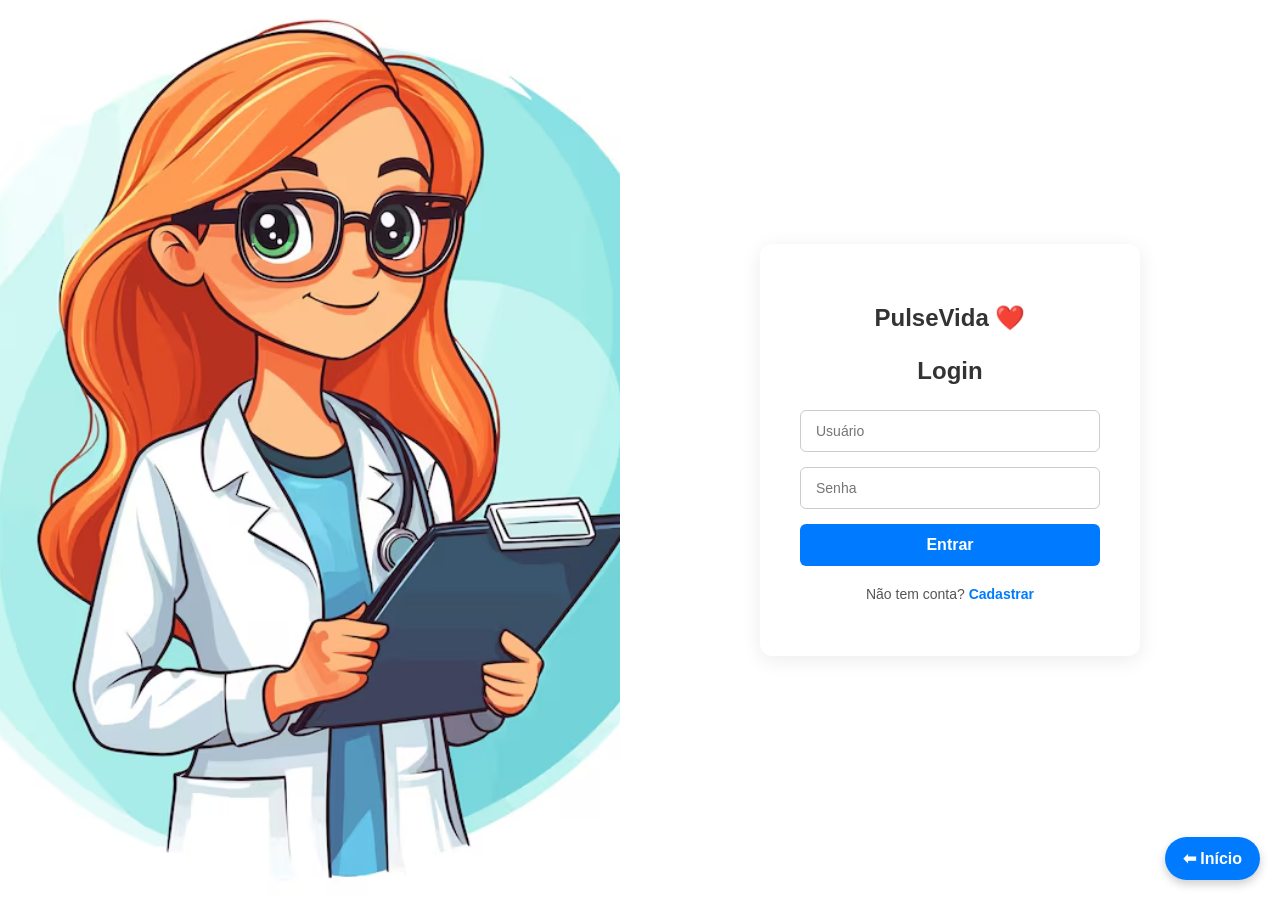
==== pulse_vida tarefa 5/pulse_vida tarefa 5/login.html @ 5651077f "Alteração no pulse vida 5 2" ====
<!DOCTYPE html>
<html lang="pt-BR">
<head>
  <meta charset="UTF-8">
  <meta name="viewport" content="width=device-width, initial-scale=1.0">
  <link rel="stylesheet" href="Css/login.css">
  <title>PulseVida - Login</title>
</head>
<body>

  <!-- Lado esquerdo com a imagem da médica -->
  <div class="imagem-lateral"></div>

  <!-- Lado direito com o formulário de login -->
  <div class="login-wrapper">
    <div class="login-container">
      <div class="logo-container">
        <h2>PulseVida ❤️</h2>
      </div>

      <h2>Login</h2>

      <form id="formLogin">
        <input type="text" id="loginUsuario" placeholder="Usuário" required>
        <input type="password" id="loginSenha" placeholder="Senha" required>
        <button type="submit">Entrar</button>
      </form>

      <p class="cadastro-link">
        Não tem conta? <a href="tela_cadastro.html">Cadastrar</a>
      </p>
    </div>
  </div>

  <!-- Botão Flutuante no Canto Inferior Direito para Retornar à Página Principal -->
  <a href="index.html" style="position: fixed; bottom: 20px; right: 20px; background-color: #007bff; color: white; padding: 12px 18px; border-radius: 30px; text-decoration: none; font-weight: bold; box-shadow: 0 4px 10px rgba(0,0,0,0.2); z-index: 1000; display: flex; align-items: center; gap: 8px; font-family: Arial, sans-serif;">
    ⬅ Início
  </a>

<script>
document.getElementById("formLogin").addEventListener("submit", function(e) {
  e.preventDefault();

  const usuarioDigitado = document.getElementById("loginUsuario").value.trim();
  const senhaDigitada = document.getElementById("loginSenha").value.trim();

  const usuariosCadastrados = JSON.parse(localStorage.getItem("usuariosCadastrados")) || [];

  const usuarioEncontrado = usuariosCadastrados.find(user => 
    user.usuario === usuarioDigitado && user.senha === senhaDigitada
  );

  if (usuarioEncontrado) {
    localStorage.setItem("logado", "true");
    localStorage.setItem("usuarioAtivo", usuarioEncontrado.usuario);
    
    alert("Login realizado com sucesso!");
    window.location.href = "aba_c.html";
  } else {
    alert("Usuário ou senha incorretos, ou conta não cadastrada!");
  }
});
</script>

</body>
</html>
---- pulse_vida tarefa 5/pulse_vida tarefa 5/Css/login.css ----
/* ===== LAYOUT GERAL DA TELA DE LOGIN ===== */
body {
  margin: 0;
  height: 100vh;
  display: flex;
  background-color: #f4f7f6;
  font-family: Arial, sans-serif;
  overflow: hidden;
}

/* ===== LADO ESQUERDO: IMAGEM DE FUNDO/ILUSTRAÇÃO ===== */
.imagem-lateral {
  flex: 1; /* Ocupa metade da tela (ou o espaço necessário) */
  background-image: url('../imagens/doutora1.avif'); /* Ajuste o caminho se necessário */
  background-size: cover;
  background-position: center;
  background-repeat: no-repeat;
}

/* ===== LADO DIREITO: FORMULÁRIO DE LOGIN ===== */
.login-wrapper {
  flex: 1;
  display: flex;
  justify-content: center;
  align-items: center;
  background-color: #ffffff;
  padding: 20px;
}

/* Caixa do formulário */
.login-container {
  background: #ffffff;
  padding: 40px;
  border-radius: 12px;
  box-shadow: 0 4px 20px rgba(0, 0, 0, 0.08);
  width: 100%;
  max-width: 380px;
  box-sizing: border-box;
  text-align: center;
}

.logo-container h2 {
  color: #d9534f;
  margin-bottom: 5px;
}

.login-container h2 {
  color: #333;
  margin-bottom: 25px;
  font-size: 24px;
}

.login-container input {
  width: 100%;
  padding: 12px 15px;
  margin-bottom: 15px;
  border: 1px solid #ccc;
  border-radius: 6px;
  box-sizing: border-box;
  font-size: 14px;
}

.login-container button {
  width: 100%;
  padding: 12px;
  background: #007bff;
  color: #fff;
  border: none;
  border-radius: 6px;
  font-weight: bold;
  font-size: 16px;
  cursor: pointer;
  transition: background 0.3s;
}

.login-container button:hover {
  background: #0056b3;
}

.cadastro-link {
  margin-top: 20px;
  font-size: 14px;
  color: #555;
}

.cadastro-link a {
  color: #007bff;
  text-decoration: none;
  font-weight: bold;
}

.cadastro-link a:hover {
  text-decoration: underline;
}
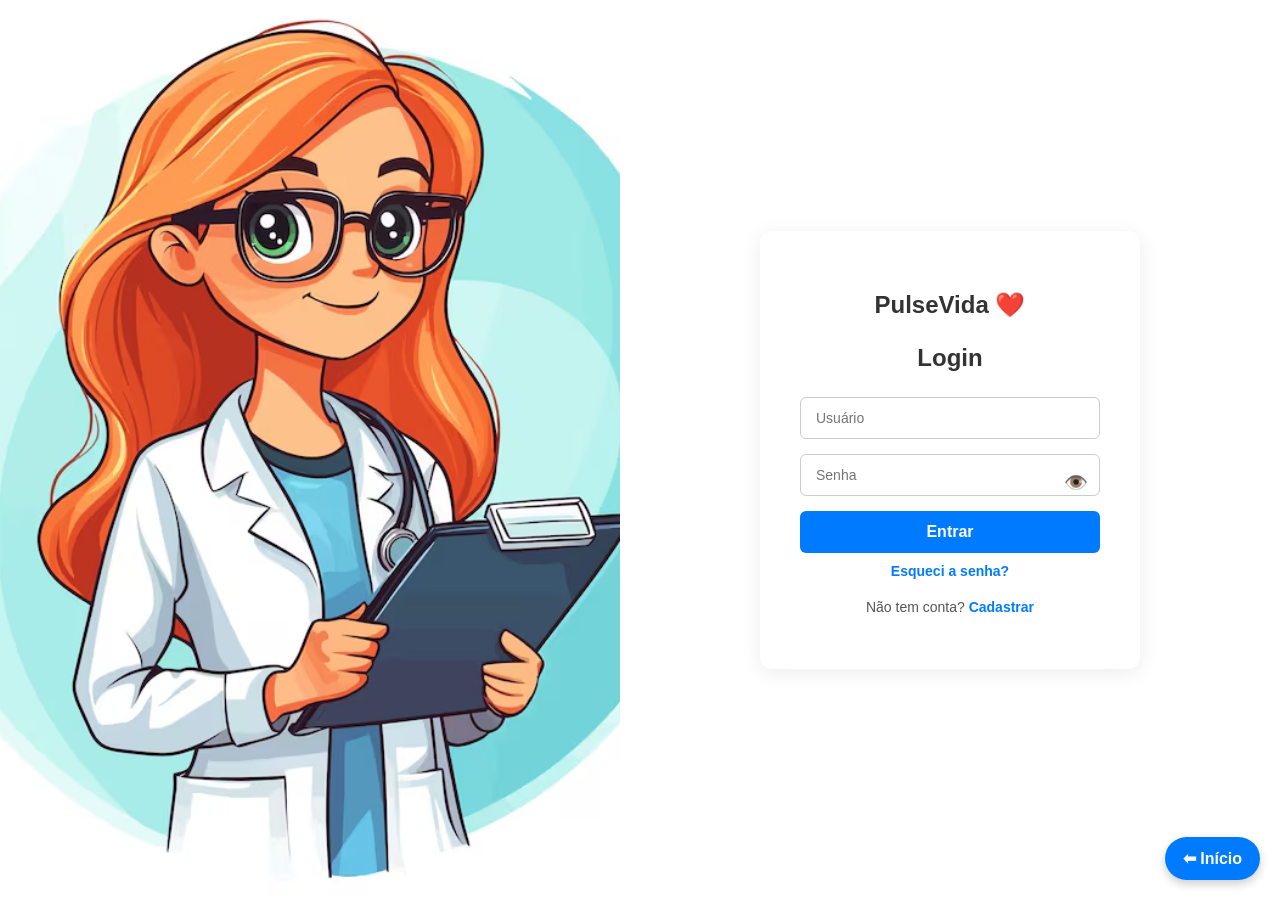
==== commit 7e77ac0a: "Add password toggle feature to login form" ====
--- a/pulse_vida tarefa 5/pulse_vida tarefa 5/login.html
+++ b/pulse_vida tarefa 5/pulse_vida tarefa 5/login.html
@@ -5,6 +5,35 @@
   <meta name="viewport" content="width=device-width, initial-scale=1.0">
   <link rel="stylesheet" href="Css/login.css">
   <title>PulseVida - Login</title>
+  <style>
+    .password-container {
+      position: relative;
+      width: 100%;
+      display: flex;
+      align-items: center;
+    }
+    .password-container input {
+      width: 100%;
+      padding-right: 45px !important;
+    }
+    /* Usamos span para evitar qualquer conflito com estilos globais de botões do login.css */
+    .toggle-password {
+      position: absolute;
+      right: 12px;
+      background: none !important;
+      border: none !important;
+      box-shadow: none !important;
+      cursor: pointer;
+      font-size: 1.2rem;
+      padding: 0;
+      display: flex;
+      align-items: center;
+      justify-content: center;
+      z-index: 10;
+      width: auto !important;
+      height: auto !important;
+    }
+  </style>
 </head>
 <body>
 
@@ -21,10 +50,21 @@
       <h2>Login</h2>
 
       <form id="formLogin">
-        <input type="text" id="loginUsuario" placeholder="Usuário" required>
-        <input type="password" id="loginSenha" placeholder="Senha" required>
+        <input type="text" id="loginUsuario" placeholder="Usuário" autocomplete="off" required>
+        
+        <!-- Campo de senha com o ícone em span -->
+        <div class="password-container">
+          <input type="password" id="loginSenha" placeholder="Senha" autocomplete="new-password" required>
+          <span id="btnToggleSenha" class="toggle-password" onclick="toggleSenha()">👁️</span>
+        </div>
+
         <button type="submit">Entrar</button>
       </form>
+
+      <!-- Link para recuperar a senha -->
+      <p class="cadastro-link" style="margin-top: 10px;">
+        <a href="recuperar_senha.html">Esqueci a senha?</a>
+      </p>
 
       <p class="cadastro-link">
         Não tem conta? <a href="tela_cadastro.html">Cadastrar</a>
@@ -38,29 +78,44 @@
   </a>
 
 <script>
-document.getElementById("formLogin").addEventListener("submit", function(e) {
-  e.preventDefault();
+  function toggleSenha() {
+    const inputSenha = document.getElementById("loginSenha");
+    const spanToggle = document.getElementById("btnToggleSenha");
 
-  const usuarioDigitado = document.getElementById("loginUsuario").value.trim();
-  const senhaDigitada = document.getElementById("loginSenha").value.trim();
+    if (inputSenha.type === "password") {
+      inputSenha.type = "text";
+      spanToggle.textContent = "🙈";
+    } else {
+      inputSenha.type = "password";
+      spanToggle.textContent = "👁️";
+    }
+  }
 
-  const usuariosCadastrados = JSON.parse(localStorage.getItem("usuariosCadastrados")) || [];
+  document.getElementById("formLogin").addEventListener("submit", function(e) {
+    e.preventDefault();
 
-  const usuarioEncontrado = usuariosCadastrados.find(user => 
-    user.usuario === usuarioDigitado && user.senha === senhaDigitada
-  );
+    const usuarioDigitado = document.getElementById("loginUsuario").value.trim();
+    const senhaDigitada = document.getElementById("loginSenha").value.trim();
 
-  if (usuarioEncontrado) {
-    localStorage.setItem("logado", "true");
-    localStorage.setItem("usuarioAtivo", usuarioEncontrado.usuario);
-    
-    alert("Login realizado com sucesso!");
-    window.location.href = "aba_c.html";
-  } else {
-    alert("Usuário ou senha incorretos, ou conta não cadastrada!");
-  }
-});
+    const usuariosCadastrados = JSON.parse(localStorage.getItem("usuariosCadastrados")) || [];
+
+    const usuarioEncontrado = usuariosCadastrados.find(user => 
+      user.usuario === usuarioDigitado && user.senha === senhaDigitada
+    );
+
+    if (usuarioEncontrado) {
+      localStorage.setItem("logado", "true");
+      localStorage.setItem("usuarioAtivo", usuarioEncontrado.usuario);
+      
+      document.getElementById("formLogin").reset();
+
+      alert("Login realizado com sucesso!");
+      window.location.href = "aba_c.html";
+    } else {
+      alert("Usuário ou senha incorretos, ou conta não cadastrada!");
+    }
+  });
 </script>
 
 </body>
-</html>+</html>
